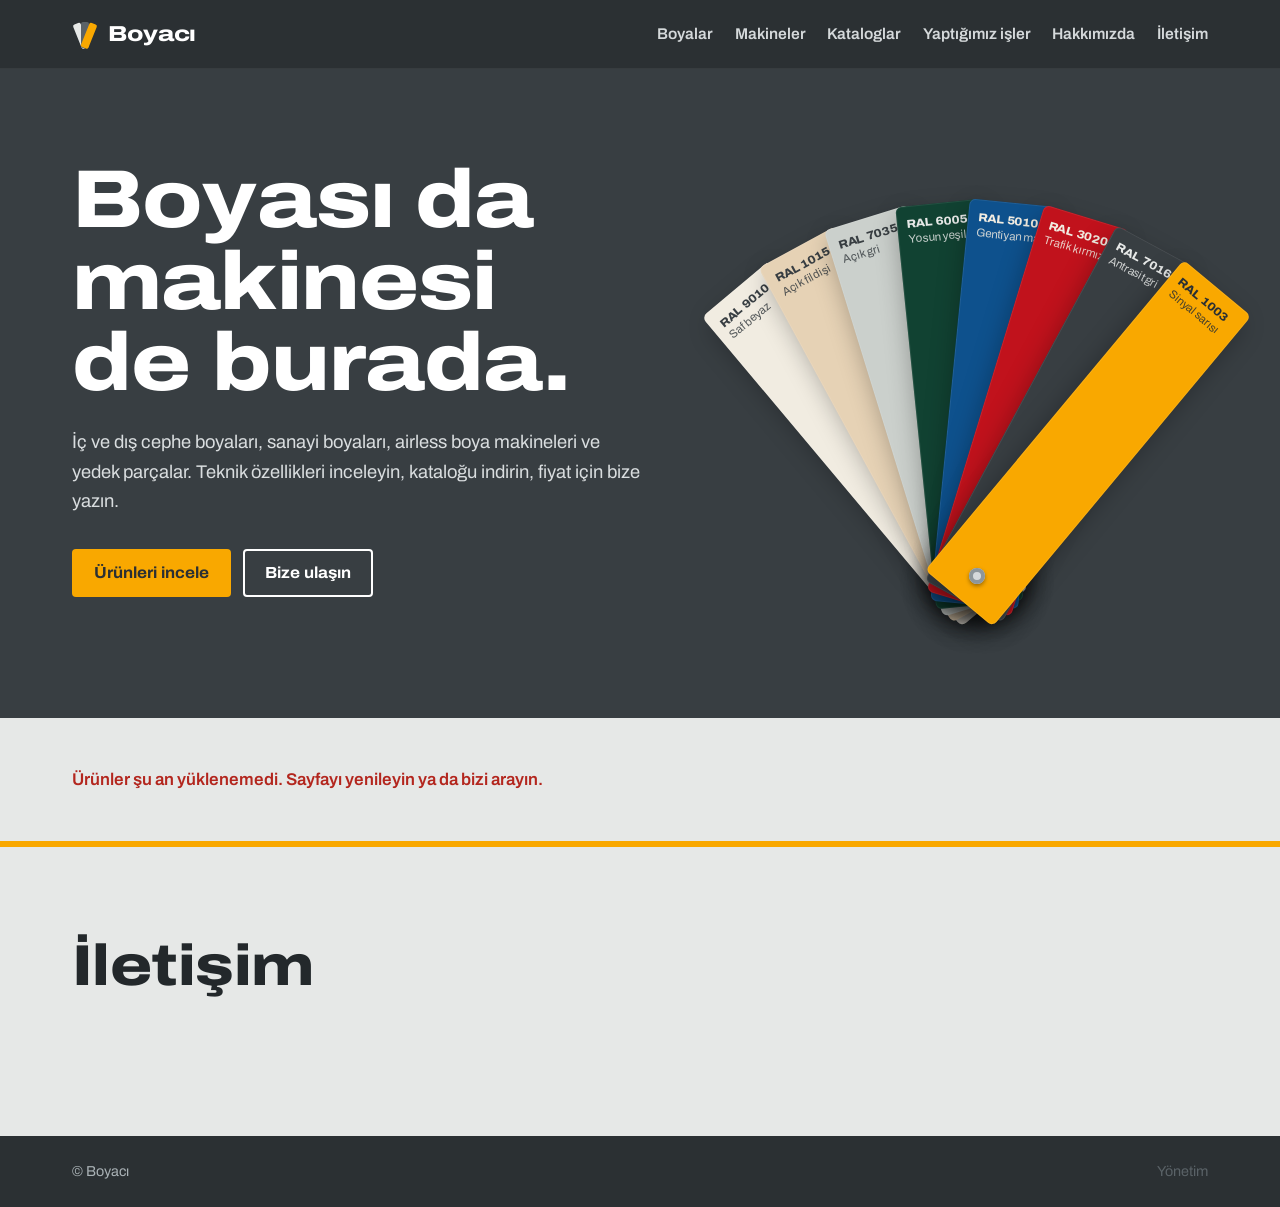
==== index.html @ cbe0a504 "Boyacı sitesi: frontend ilk sürüm Co-Authored-By: Claude Opus 5 (1M context) <noreply@anthropic.com>" ====
<!doctype html>
<html lang="tr">
<head>
  <meta charset="utf-8">
  <meta name="viewport" content="width=device-width, initial-scale=1">
  <title>Boyacı | Boya ve boya makineleri</title>
  <meta name="description" content="İç ve dış cephe boyaları, sanayi boyaları, airless boya makineleri, kataloglar ve yaptığımız işler.">
  <meta name="theme-color" content="#2B3033">
  <link rel="icon" href="assets/img/favicon.svg" type="image/svg+xml">
  <link rel="preconnect" href="https://fonts.googleapis.com">
  <link rel="preconnect" href="https://fonts.gstatic.com" crossorigin>
  <link rel="stylesheet" href="https://fonts.googleapis.com/css2?family=Archivo:wdth,wght@62..125,300..900&display=swap">
  <link rel="stylesheet" href="assets/css/base.css">
  <link rel="stylesheet" href="assets/css/site.css">
  <script type="module" src="assets/js/site.js"></script>
</head>
<body>
  <a class="atla" href="#icerik">İçeriğe geç</a>

  <header class="ust">
    <div class="kap ust-ic">
      <a class="marka" href="#" id="marka">
        <span class="marka-isaret" aria-hidden="true"><i></i><i></i><i></i></span>
        <span class="marka-ad" id="markaAd">Boyacı</span>
      </a>
      <nav class="menu" id="menu" aria-label="Ana menü">
        <a href="#boyalar" data-bolum="boyalar">Boyalar</a>
        <a href="#makineler" data-bolum="makineler">Makineler</a>
        <a href="#kataloglar" data-bolum="kataloglar">Kataloglar</a>
        <a href="#isler" data-bolum="isler">Yaptığımız işler</a>
        <a href="#hakkimizda" data-bolum="hakkimizda">Hakkımızda</a>
        <a href="#iletisim">İletişim</a>
      </nav>
      <a class="btn btn-sari ust-ara" id="ustAra" href="#iletisim" hidden></a>
      <button class="menu-dugme" id="menuDugme" type="button" aria-expanded="false" aria-controls="menu" aria-label="Menüyü aç"></button>
    </div>
  </header>

  <main id="icerik">
    <section class="kahraman">
      <div class="kap kahraman-ic">
        <div class="kahraman-metin">
          <h1 class="display kahraman-baslik" id="heroBaslik">Boyası da makinesi de burada.</h1>
          <p class="kahraman-yazi" id="heroYazi">İç ve dış cephe boyaları, sanayi boyaları, airless boya makineleri ve yedek parçalar. Teknik özellikleri inceleyin, kataloğu indirin, fiyat için bize yazın.</p>
          <div class="kahraman-eylem">
            <a class="btn btn-sari" href="#boyalar" id="heroUrunler">Ürünleri incele</a>
            <a class="btn btn-cizgi" href="#iletisim" id="heroYaz">Bize ulaşın</a>
          </div>
          <ul class="kahraman-bilgi" id="heroBilgi"></ul>
        </div>

        <div class="kartela" aria-hidden="true">
          <div class="serit" style="--renk:#F1ECE1;--yazi:#383E42;--i:0"><b>RAL 9010</b><span>Saf beyaz</span></div>
          <div class="serit" style="--renk:#E6D2B5;--yazi:#383E42;--i:1"><b>RAL 1015</b><span>Açık fildişi</span></div>
          <div class="serit" style="--renk:#CBD0CC;--yazi:#383E42;--i:2"><b>RAL 7035</b><span>Açık gri</span></div>
          <div class="serit" style="--renk:#114232;--yazi:#E6E8E7;--i:3"><b>RAL 6005</b><span>Yosun yeşili</span></div>
          <div class="serit" style="--renk:#0E518D;--yazi:#F1ECE1;--i:4"><b>RAL 5010</b><span>Gentiyan mavisi</span></div>
          <div class="serit" style="--renk:#C1121C;--yazi:#F1ECE1;--i:5"><b>RAL 3020</b><span>Trafik kırmızısı</span></div>
          <div class="serit" style="--renk:#383E42;--yazi:#E6E8E7;--i:6"><b>RAL 7016</b><span>Antrasit gri</span></div>
          <div class="serit" style="--renk:#F9A800;--yazi:#2B3033;--i:7"><b>RAL 1003</b><span>Sinyal sarısı</span></div>
          <span class="kartela-percin"></span>
        </div>
      </div>
    </section>

    <section class="hizmetler" id="hizmetler" hidden>
      <div class="kap"><ul class="hizmet-liste" id="hizmetListe"></ul></div>
    </section>

    <p class="yukleniyor kap" id="durum" role="status">Ürünler yükleniyor…</p>

    <section class="bolum" id="boyalar" hidden>
      <div class="kap">
        <div class="bolum-bas">
          <h2 class="display bolum-baslik">Boyalar</h2>
          <p class="bolum-aciklama">Ürüne tıklayın; ambalaj, sarfiyat ve kuruma gibi teknik özellikleri görün.</p>
        </div>
        <div class="filtre" id="boyaFiltre" role="group" aria-label="Boya kategorileri"></div>
        <div class="urun-izgara" id="boyaListe"></div>
      </div>
    </section>

    <section class="bolum bolum-beyaz" id="makineler" hidden>
      <div class="kap">
        <div class="bolum-bas">
          <h2 class="display bolum-baslik">Makineler</h2>
          <p class="bolum-aciklama">Boya makineleri, pompalar ve tabancalar. Teknik değerler ürün kartında.</p>
        </div>
        <div class="filtre" id="makineFiltre" role="group" aria-label="Makine kategorileri"></div>
        <div class="makine-liste" id="makineListe"></div>
      </div>
    </section>

    <section class="bolum" id="kataloglar" hidden>
      <div class="kap">
        <div class="bolum-bas">
          <h2 class="display bolum-baslik">Kataloglar</h2>
          <p class="bolum-aciklama">PDF kataloglarını açıp telefonunuza veya bilgisayarınıza indirebilirsiniz.</p>
        </div>
        <ul class="katalog-liste" id="katalogListe"></ul>
      </div>
    </section>

    <section class="bolum bolum-koyu" id="isler" hidden>
      <div class="kap">
        <div class="bolum-bas">
          <h2 class="display bolum-baslik">Yaptığımız işler</h2>
          <p class="bolum-aciklama">Uyguladığımız boya işlerinden fotoğraf ve videolar.</p>
        </div>
        <ul class="is-izgara" id="isListe"></ul>
      </div>
    </section>

    <section class="bolum bolum-beyaz" id="hakkimizda" hidden>
      <div class="kap hakkimizda-ic">
        <h2 class="display bolum-baslik">Hakkımızda</h2>
        <div>
          <div class="metin" id="hakkimizdaMetin"></div>
          <div class="markalar" id="markalar" hidden>
            <h3>Çalıştığımız markalar</h3>
            <ul id="markaListe"></ul>
          </div>
        </div>
      </div>
    </section>

    <section class="bolum iletisim" id="iletisim">
      <div class="kap iletisim-ic">
        <div>
          <h2 class="display bolum-baslik">İletişim</h2>
          <a class="iletisim-tel display" id="iletisimTel" hidden></a>
          <div class="iletisim-eylem" id="iletisimEylem"></div>
          <dl class="iletisim-liste" id="iletisimListe"></dl>
        </div>
        <div class="harita" id="harita" hidden></div>
      </div>
    </section>
  </main>

  <footer class="alt">
    <div class="kap alt-ic">
      <p id="altYazi">© Boyacı</p>
      <a href="admin.html" class="alt-yonetim">Yönetim</a>
    </div>
  </footer>

  <div class="eylem-cubugu" id="eylemCubugu" hidden></div>

  <dialog class="urun-dialog" id="urunDialog" aria-labelledby="urunDialogBaslik"></dialog>
  <dialog class="isik-kutusu" id="isikKutusu" aria-label="Yaptığımız işler"></dialog>

  <noscript><p class="kap">Ürünleri görmek için tarayıcınızda JavaScript açık olmalı.</p></noscript>
</body>
</html>
---- assets/css/base.css ----
/* Renkler: RAL 7016 antrasit gri + RAL 1003 sinyal sarısı. Site rengini değiştirmek için --sari'yi değiştir. */
:root {
  --antrasit: #383e42;
  --antrasit-koyu: #2b3033;
  --antrasit-acik: #4a5156;
  --sari: #f9a800;
  --sari-koyu: #dd9500;
  --beton: #e6e8e7;
  --beton-acik: #f2f3f2;
  --beyaz: #ffffff;
  --metin: #23282b;
  --soluk: #5a6267;
  --kenar: #cdd2d4;
  --soluk-koyu: #aab2b6;
  --kirmizi: #b3261e;
  --yesil: #1e7a46;

  --font: "Archivo", "Segoe UI", system-ui, -apple-system, "Helvetica Neue", Arial, sans-serif;
  --kap: 1200px;
  --r: 6px;
}

*,
*::before,
*::after {
  box-sizing: border-box;
}

html {
  -webkit-text-size-adjust: 100%;
  scroll-padding-top: 84px;
}

@media (prefers-reduced-motion: no-preference) {
  html {
    scroll-behavior: smooth;
  }
}

body {
  margin: 0;
  font-family: var(--font);
  font-size: 1.0625rem;
  line-height: 1.6;
  color: var(--metin);
  background: var(--beton);
  font-variant-numeric: tabular-nums;
}

img,
video,
iframe {
  display: block;
  max-width: 100%;
}

h1,
h2,
h3,
p,
ul,
dl,
dd {
  margin: 0;
}

ul {
  padding: 0;
  list-style: none;
}

a {
  color: inherit;
}

button,
input,
select,
textarea {
  font: inherit;
  color: inherit;
}

[hidden] {
  display: none !important;
}

:focus-visible {
  outline: 3px solid var(--antrasit-koyu);
  outline-offset: 2px;
}

.kap {
  width: 100%;
  max-width: var(--kap);
  margin-inline: auto;
  padding-inline: clamp(16px, 4vw, 32px);
}

.display {
  font-weight: 800;
  font-stretch: 118%;
  line-height: 1;
  letter-spacing: -0.01em;
  text-wrap: balance;
}

.ikon {
  width: 1.2em;
  height: 1.2em;
  flex: none;
}

.btn {
  display: inline-flex;
  align-items: center;
  justify-content: center;
  gap: 0.5em;
  min-height: 48px;
  padding: 0 1.25rem;
  border: 2px solid transparent;
  border-radius: 4px;
  font-weight: 700;
  font-stretch: 106%;
  font-size: 1rem;
  line-height: 1.1;
  text-decoration: none;
  cursor: pointer;
  white-space: nowrap;
  transition: background-color 0.15s, border-color 0.15s, color 0.15s;
}

.btn-sari {
  background: var(--sari);
  color: var(--antrasit-koyu);
}

.btn-sari:hover {
  background: var(--sari-koyu);
}

.btn-koyu {
  background: var(--antrasit);
  color: var(--beyaz);
}

.btn-koyu:hover {
  background: var(--antrasit-koyu);
}

.btn-cizgi {
  border-color: currentColor;
  background: transparent;
}

.btn-cizgi:hover {
  background: rgb(127 127 127 / 0.12);
}

.btn-kucuk {
  min-height: 38px;
  padding: 0 0.85rem;
  font-size: 0.9375rem;
}

.btn:disabled {
  opacity: 0.55;
  cursor: not-allowed;
}

.atla {
  position: absolute;
  left: 8px;
  top: -60px;
  z-index: 100;
  padding: 10px 14px;
  background: var(--sari);
  color: var(--antrasit-koyu);
  font-weight: 700;
}

.atla:focus {
  top: 8px;
}
---- assets/css/site.css ----
/* ---------- Üst bar ---------- */
.ust {
  position: sticky;
  top: 0;
  z-index: 40;
  background: var(--antrasit-koyu);
  color: var(--beton);
  border-bottom: 1px solid rgb(255 255 255 / 0.06);
}

.ust :focus-visible,
.kahraman :focus-visible,
.bolum-koyu :focus-visible,
.alt :focus-visible,
.isik-kutusu :focus-visible {
  outline-color: var(--sari);
}

.ust-ic {
  display: flex;
  align-items: center;
  gap: 1.5rem;
  min-height: 68px;
}

.marka {
  display: inline-flex;
  align-items: center;
  gap: 0.65rem;
  margin-right: auto;
  text-decoration: none;
  color: var(--beyaz);
}

.marka img {
  height: 42px;
  width: auto;
  max-width: 180px;
  object-fit: contain;
}

.marka-isaret {
  position: relative;
  width: 26px;
  height: 28px;
  flex: none;
}

.marka-isaret i {
  position: absolute;
  left: 9px;
  bottom: 0;
  width: 8px;
  height: 26px;
  border-radius: 2px;
  transform-origin: 50% 90%;
}

.marka-isaret i:nth-child(1) {
  background: var(--beton);
  transform: rotate(-22deg);
}

.marka-isaret i:nth-child(2) {
  background: var(--soluk);
}

.marka-isaret i:nth-child(3) {
  background: var(--sari);
  transform: rotate(22deg);
}

.marka-ad {
  font-weight: 800;
  font-stretch: 122%;
  font-size: 1.35rem;
  letter-spacing: -0.01em;
}

.menu {
  display: flex;
  gap: 1.35rem;
}

.menu a {
  position: relative;
  padding-block: 0.4rem;
  text-decoration: none;
  font-weight: 600;
  font-size: 0.975rem;
  color: #d5d9db;
}

.menu a::after {
  content: "";
  position: absolute;
  left: 0;
  right: 0;
  bottom: 0;
  height: 3px;
  background: var(--sari);
  transform: scaleX(0);
  transform-origin: left;
  transition: transform 0.2s;
}

.menu a:hover {
  color: var(--beyaz);
}

.menu a:hover::after,
.menu a.aktif::after {
  transform: scaleX(1);
}

.menu-dugme {
  display: none;
  width: 44px;
  height: 44px;
  padding: 0;
  border: 0;
  border-radius: 4px;
  background: transparent;
  color: var(--beyaz);
  cursor: pointer;
}

.menu-dugme .ikon {
  width: 26px;
  height: 26px;
  margin: auto;
}

@media (max-width: 980px) {
  .menu-dugme {
    display: grid;
  }

  .ust-ara {
    display: none;
  }

  .menu {
    position: absolute;
    top: 100%;
    left: 0;
    right: 0;
    flex-direction: column;
    gap: 0;
    padding: 0.5rem clamp(16px, 4vw, 32px) 1rem;
    background: var(--antrasit-koyu);
    border-bottom: 3px solid var(--sari);
    display: none;
  }

  .menu.acik {
    display: flex;
  }

  .menu a {
    padding-block: 0.8rem;
    border-bottom: 1px solid rgb(255 255 255 / 0.08);
    font-size: 1.05rem;
  }

  .menu a::after {
    display: none;
  }
}

/* ---------- Giriş (hero) ---------- */
.kahraman {
  background: var(--antrasit);
  color: var(--beyaz);
  overflow: hidden;
}

.kahraman-ic {
  display: grid;
  grid-template-columns: minmax(0, 1.15fr) minmax(0, 0.85fr);
  align-items: center;
  gap: clamp(1.5rem, 4vw, 4rem);
  padding-block: clamp(3rem, 7vw, 6rem);
}

.kahraman-baslik {
  font-size: clamp(2.6rem, 6.4vw, 5.4rem);
  max-width: 11ch;
}

.kahraman-yazi {
  max-width: 52ch;
  margin-top: 1.5rem;
  font-size: 1.15rem;
  color: #d9dddf;
}

.kahraman-eylem {
  display: flex;
  flex-wrap: wrap;
  gap: 0.75rem;
  margin-top: 2rem;
}

.kahraman-bilgi {
  display: flex;
  flex-wrap: wrap;
  gap: 0.5rem 1.75rem;
  margin-top: 2rem;
  color: #c3c9cc;
  font-size: 0.975rem;
}

.kahraman-bilgi li {
  display: inline-flex;
  align-items: center;
  gap: 0.5rem;
}

.kahraman-bilgi a {
  text-decoration: none;
}

.kahraman-bilgi a:hover {
  color: var(--beyaz);
  text-decoration: underline;
}

.kahraman-bilgi .ikon {
  color: var(--sari);
}

/* Renk kartelası */
.kartela {
  position: relative;
  width: min(100%, 440px);
  aspect-ratio: 1 / 1.02;
  margin-inline: auto;
}

.serit {
  --aci: calc(-40deg + var(--i) * 11.4deg);
  position: absolute;
  left: 40%;
  bottom: 3%;
  width: 20%;
  height: 90%;
  display: flex;
  flex-direction: column;
  gap: 1px;
  padding: 12px 10px;
  border-radius: 6px;
  background: var(--renk);
  color: var(--yazi);
  box-shadow: inset 0 0 0 1px rgb(255 255 255 / 0.08), 0 10px 24px rgb(0 0 0 / 0.28);
  transform-origin: 50% 93%;
  transform: rotate(var(--aci));
  font-size: clamp(0.56rem, 1.25vw, 0.72rem);
  line-height: 1.2;
  transition: transform 0.35s cubic-bezier(0.2, 0.8, 0.2, 1);
}

.serit b {
  font-weight: 800;
  font-stretch: 110%;
  white-space: nowrap;
}

.serit span {
  white-space: nowrap;
  opacity: 0.85;
}

.kartela-percin {
  position: absolute;
  left: 50%;
  bottom: calc(3% + 90% * 0.07);
  width: 16px;
  height: 16px;
  margin: 0 0 -8px -8px;
  border-radius: 50%;
  background: #d5d9db;
  box-shadow: inset 0 0 0 4px #8d969b, 0 2px 4px rgb(0 0 0 / 0.4);
}

@media (hover: hover) {
  .serit:hover {
    transform: rotate(var(--aci)) translateY(-5%);
  }
}

@media (prefers-reduced-motion: no-preference) {
  .serit {
    animation: yelpaze 0.9s cubic-bezier(0.2, 0.8, 0.2, 1) backwards;
    animation-delay: calc(0.15s + var(--i) * 45ms);
  }
}

@keyframes yelpaze {
  from {
    transform: rotate(0deg);
  }
}

@media (max-width: 820px) {
  .kahraman-ic {
    grid-template-columns: 1fr;
  }

  .kartela {
    width: min(78%, 320px);
    margin-top: 0.5rem;
  }
}

/* ---------- Hizmetler ---------- */
.hizmetler {
  background: var(--antrasit-koyu);
  color: var(--beton);
}

.hizmet-liste {
  display: grid;
  grid-template-columns: repeat(auto-fit, minmax(220px, 1fr));
}

.hizmet-liste li {
  padding: 1.6rem 1.5rem 1.7rem;
  border-left: 1px solid rgb(255 255 255 / 0.1);
}

.hizmet-liste li:first-child {
  border-left-color: var(--sari);
  border-left-width: 3px;
}

.hizmet-liste h3 {
  font-size: 1.08rem;
  font-weight: 700;
  font-stretch: 108%;
  color: var(--beyaz);
}

.hizmet-liste p {
  margin-top: 0.3rem;
  font-size: 0.95rem;
  color: var(--soluk-koyu);
}

@media (max-width: 560px) {
  .hizmet-liste li {
    padding: 1.1rem 1rem;
    border-left: 3px solid rgb(255 255 255 / 0.12);
    border-bottom: 1px solid rgb(255 255 255 / 0.06);
  }
}

/* ---------- Bölümler ---------- */
.yukleniyor {
  padding-block: 3rem;
  color: var(--soluk);
}

.yukleniyor.hata {
  color: var(--kirmizi);
  font-weight: 600;
}

.bolum {
  padding-block: clamp(3.5rem, 7vw, 6rem);
}

.bolum-beyaz {
  background: var(--beyaz);
}

.bolum-koyu {
  background: var(--antrasit);
  color: var(--beton);
}

.bolum-bas {
  display: flex;
  flex-wrap: wrap;
  align-items: flex-end;
  justify-content: space-between;
  gap: 0.75rem 2rem;
  margin-bottom: 1.75rem;
}

.bolum-baslik {
  font-size: clamp(2.2rem, 4.6vw, 3.6rem);
}

.bolum-aciklama {
  max-width: 46ch;
  color: var(--soluk);
}

.bolum-koyu .bolum-aciklama {
  color: var(--soluk-koyu);
}

.bolum-koyu .bolum-baslik {
  color: var(--beyaz);
}

/* Kategori filtresi */
.filtre {
  display: flex;
  flex-wrap: wrap;
  gap: 0.5rem;
  margin-bottom: 1.75rem;
}

.filtre button {
  min-height: 40px;
  padding: 0 1rem;
  border: 1px solid var(--kenar);
  border-radius: 999px;
  background: transparent;
  font-weight: 600;
  font-size: 0.95rem;
  cursor: pointer;
}

.filtre button:hover {
  border-color: var(--antrasit);
}

.filtre button[aria-pressed="true"] {
  background: var(--antrasit);
  border-color: var(--antrasit);
  color: var(--beyaz);
}

/* Boya kartları */
.urun-izgara {
  display: grid;
  grid-template-columns: repeat(auto-fill, minmax(230px, 1fr));
  gap: 1.25rem;
}

.urun {
  display: flex;
  flex-direction: column;
  background: var(--beyaz);
  border: 1px solid var(--kenar);
  border-radius: var(--r);
  overflow: hidden;
}

.urun-gorsel {
  display: grid;
  place-items: center;
  aspect-ratio: 1 / 1;
  padding: 0.75rem;
  background: var(--beton-acik);
  border: 0;
  border-bottom: 1px solid var(--kenar);
  cursor: pointer;
}

.urun-gorsel img {
  width: 100%;
  height: 100%;
  object-fit: contain;
}

.urun-gorsel svg {
  width: 72%;
  height: 72%;
}

.urun-govde {
  display: flex;
  flex-direction: column;
  flex: 1;
  padding: 1rem 1rem 1.1rem;
}

.urun-ad {
  font-size: 1.15rem;
  font-weight: 700;
  font-stretch: 106%;
  line-height: 1.25;
}

.urun-alt {
  margin-top: 0.2rem;
  font-size: 0.9rem;
  color: var(--soluk);
}

.urun-ozet {
  margin-top: 0.6rem;
  font-size: 0.95rem;
}

.mini-ozellik {
  display: grid;
  grid-template-columns: auto 1fr;
  gap: 0.2rem 0.75rem;
  margin: 0.9rem 0 1rem;
  font-size: 0.9rem;
}

.mini-ozellik dt {
  color: var(--soluk);
}

.mini-ozellik dd {
  font-weight: 600;
  text-align: right;
}

.urun-detay {
  margin-top: auto;
  align-self: flex-start;
}

/* Makine satırları */
.makine-liste {
  display: grid;
  gap: 1.25rem;
}

.makine {
  display: grid;
  grid-template-columns: 220px minmax(0, 1fr) minmax(0, 1fr);
  gap: 1.5rem;
  padding: 1.25rem;
  border: 1px solid var(--kenar);
  border-radius: var(--r);
  background: var(--beton-acik);
}

.makine .urun-gorsel {
  border: 1px solid var(--kenar);
  border-radius: 4px;
  background: var(--beyaz);
}

.makine-bilgi {
  display: flex;
  flex-direction: column;
  align-items: flex-start;
  gap: 0.35rem;
}

.makine-bilgi .urun-ad {
  font-size: 1.45rem;
}

.makine-bilgi .btn {
  margin-top: auto;
}

@media (max-width: 900px) {
  .makine {
    grid-template-columns: 160px minmax(0, 1fr);
  }

  .makine .ozellikler {
    grid-column: 1 / -1;
  }
}

@media (max-width: 520px) {
  .makine {
    grid-template-columns: 1fr;
  }

  .makine .urun-gorsel {
    aspect-ratio: 4 / 3;
  }
}

/* Özellik tablosu */
.ozellikler {
  display: grid;
  grid-template-columns: minmax(0, 0.9fr) minmax(0, 1.1fr);
  align-content: start;
  font-size: 0.95rem;
}

.ozellikler dt,
.ozellikler dd {
  padding: 0.5rem 0;
  border-bottom: 1px solid var(--kenar);
}

.ozellikler dt {
  padding-right: 1rem;
  color: var(--soluk);
}

.ozellikler dd {
  font-weight: 600;
}

/* Kataloglar */
.katalog-liste {
  display: grid;
  gap: 0.75rem;
}

.katalog {
  display: grid;
  grid-template-columns: 64px minmax(0, 1fr) auto;
  align-items: center;
  gap: 1.1rem;
  padding: 0.9rem 1rem;
  background: var(--beyaz);
  border: 1px solid var(--kenar);
  border-radius: var(--r);
}

.katalog-kapak {
  display: grid;
  place-items: center;
  width: 64px;
  height: 82px;
  border-radius: 3px;
  background: var(--antrasit);
  color: var(--sari);
  overflow: hidden;
  font-weight: 800;
  font-size: 0.8rem;
}

.katalog-kapak img {
  width: 100%;
  height: 100%;
  object-fit: cover;
}

.katalog-ad {
  font-weight: 700;
  font-size: 1.08rem;
  line-height: 1.3;
}

.katalog-alt {
  margin-top: 0.15rem;
  font-size: 0.9rem;
  color: var(--soluk);
}

.katalog-eylem {
  display: flex;
  gap: 0.5rem;
}

@media (max-width: 600px) {
  .katalog {
    grid-template-columns: 52px minmax(0, 1fr);
  }

  .katalog-kapak {
    width: 52px;
    height: 68px;
  }

  .katalog-eylem {
    grid-column: 1 / -1;
  }

  .katalog-eylem .btn {
    flex: 1;
  }
}

/* Yaptığımız işler */
.is-izgara {
  display: grid;
  grid-template-columns: repeat(auto-fill, minmax(250px, 1fr));
  grid-auto-flow: dense;
  gap: 1rem;
}

.is button {
  position: relative;
  display: block;
  width: 100%;
  aspect-ratio: 4 / 3;
  padding: 0;
  border: 0;
  border-radius: 4px;
  overflow: hidden;
  background: var(--antrasit-koyu);
  cursor: zoom-in;
}

.is img,
.is video {
  width: 100%;
  height: 100%;
  object-fit: cover;
}

.is-oynat {
  position: absolute;
  inset: 0;
  display: grid;
  place-items: center;
  pointer-events: none;
}

.is-oynat span {
  display: grid;
  place-items: center;
  width: 58px;
  height: 58px;
  border-radius: 50%;
  background: var(--sari);
  color: var(--antrasit-koyu);
  box-shadow: 0 4px 16px rgb(0 0 0 / 0.35);
}

.is-oynat .ikon {
  width: 26px;
  height: 26px;
  margin-left: 3px;
}

.is-bos {
  display: grid;
  place-items: center;
  height: 100%;
  gap: 0.25rem;
  color: var(--soluk-koyu);
  font-weight: 600;
}

.is-bos .ikon {
  width: 36px;
  height: 36px;
}

.is-baslik {
  margin-top: 0.5rem;
  font-size: 0.95rem;
  color: #d5d9db;
}

@media (min-width: 900px) {
  .is:first-child {
    grid-column: span 2;
    grid-row: span 2;
  }

  .is:first-child button {
    aspect-ratio: auto;
    height: calc(100% - 2rem);
    min-height: 100%;
  }

  .is:first-child:not(:has(.is-baslik)) button {
    height: 100%;
  }
}

/* Hakkımızda */
.hakkimizda-ic {
  display: grid;
  grid-template-columns: minmax(0, 0.8fr) minmax(0, 1.2fr);
  gap: 1.5rem clamp(2rem, 6vw, 5rem);
}

.metin p + p {
  margin-top: 1rem;
}

.metin {
  max-width: 64ch;
  font-size: 1.1rem;
}

.markalar {
  margin-top: 2.25rem;
}

.markalar h3 {
  font-size: 1rem;
  font-weight: 700;
  color: var(--soluk);
}

.markalar ul {
  display: flex;
  flex-wrap: wrap;
  gap: 0.5rem;
  margin-top: 0.75rem;
}

.markalar li {
  padding: 0.45rem 0.9rem;
  border: 1px solid var(--kenar);
  border-radius: 4px;
  font-weight: 700;
  font-stretch: 110%;
}

@media (max-width: 760px) {
  .hakkimizda-ic {
    grid-template-columns: 1fr;
  }
}

/* İletişim */
.iletisim {
  background: var(--beton);
  border-top: 6px solid var(--sari);
}

.iletisim-ic {
  display: grid;
  grid-template-columns: minmax(0, 1fr) minmax(0, 1fr);
  gap: 2.5rem clamp(2rem, 5vw, 4rem);
  align-items: start;
}

.iletisim-tel {
  display: inline-block;
  margin-top: 1.5rem;
  font-size: clamp(2rem, 4.4vw, 3.1rem);
  text-decoration: none;
  white-space: nowrap;
}

.iletisim-tel:hover {
  text-decoration: underline;
  text-decoration-color: var(--sari);
  text-decoration-thickness: 4px;
  text-underline-offset: 6px;
}

.iletisim-eylem {
  display: flex;
  flex-wrap: wrap;
  gap: 0.75rem;
  margin-top: 1.25rem;
}

.iletisim-liste {
  display: grid;
  gap: 1rem;
  margin-top: 2rem;
}

.iletisim-liste div {
  display: grid;
  grid-template-columns: 28px minmax(0, 1fr);
  gap: 0.1rem 0.75rem;
}

.iletisim-liste dt {
  grid-row: span 2;
  padding-top: 0.15rem;
  color: var(--antrasit);
}

.iletisim-liste dt span {
  position: absolute;
  width: 1px;
  height: 1px;
  overflow: hidden;
  clip-path: inset(50%);
}

.iletisim-liste dd {
  overflow-wrap: anywhere;
}

.iletisim-liste dd a {
  text-underline-offset: 3px;
}

.iletisim-liste .etiket {
  font-size: 0.85rem;
  color: var(--soluk);
}

.harita {
  overflow: hidden;
  border: 1px solid var(--kenar);
  border-radius: var(--r);
  background: var(--beton-acik);
}

.harita iframe {
  width: 100%;
  aspect-ratio: 4 / 3.4;
  border: 0;
}

@media (max-width: 820px) {
  .iletisim-ic {
    grid-template-columns: 1fr;
  }
}

/* Alt bilgi */
.alt {
  background: var(--antrasit-koyu);
  color: var(--soluk-koyu);
  font-size: 0.9rem;
}

.alt-ic {
  display: flex;
  flex-wrap: wrap;
  justify-content: space-between;
  gap: 0.5rem 1.5rem;
  padding-block: 1.5rem;
}

.alt-yonetim {
  color: var(--soluk);
  text-decoration: none;
}

.alt-yonetim:hover {
  color: var(--beton);
}

/* Telefonda alttaki Ara / WhatsApp çubuğu */
.eylem-cubugu {
  position: fixed;
  left: 0;
  right: 0;
  bottom: 0;
  z-index: 45;
  display: none;
  gap: 1px;
  background: var(--antrasit-koyu);
  padding-bottom: env(safe-area-inset-bottom);
  box-shadow: 0 -4px 16px rgb(0 0 0 / 0.2);
}

.eylem-cubugu a {
  flex: 1;
  display: inline-flex;
  align-items: center;
  justify-content: center;
  gap: 0.5rem;
  min-height: 56px;
  font-weight: 700;
  text-decoration: none;
}

.eylem-cubugu .ara {
  background: var(--sari);
  color: var(--antrasit-koyu);
}

.eylem-cubugu .wa {
  background: var(--antrasit);
  color: var(--beyaz);
}

@media (max-width: 760px) {
  .eylem-cubugu:not([hidden]) {
    display: flex;
  }

  body:has(.eylem-cubugu:not([hidden])) .alt {
    padding-bottom: calc(56px + env(safe-area-inset-bottom));
  }
}

/* ---------- Ürün detay penceresi ---------- */
dialog {
  padding: 0;
  border: 0;
}

dialog::backdrop {
  background: rgb(30 34 36 / 0.72);
}

.urun-dialog {
  width: min(960px, calc(100vw - 32px));
  max-height: calc(100dvh - 32px);
  border-radius: 8px;
  background: var(--beyaz);
  color: var(--metin);
}

.dialog-kapat {
  position: sticky;
  top: 0;
  z-index: 2;
  display: flex;
  justify-content: flex-end;
  height: 0;
}

.dialog-kapat button {
  display: grid;
  place-items: center;
  width: 44px;
  height: 44px;
  margin: 10px 10px 0 0;
  border: 0;
  border-radius: 50%;
  background: var(--antrasit);
  color: var(--beyaz);
  cursor: pointer;
}

.detay {
  display: grid;
  grid-template-columns: minmax(0, 1fr) minmax(0, 1fr);
}

.detay-gorseller {
  padding: 1.25rem;
  background: var(--beton-acik);
}

.detay-ana {
  display: grid;
  place-items: center;
  aspect-ratio: 1 / 1;
  background: var(--beyaz);
  border: 1px solid var(--kenar);
  border-radius: 4px;
  overflow: hidden;
}

.detay-ana img {
  width: 100%;
  height: 100%;
  object-fit: contain;
}

.detay-ana svg {
  width: 65%;
  height: 65%;
}

.detay-kucukler {
  display: flex;
  flex-wrap: wrap;
  gap: 0.5rem;
  margin-top: 0.75rem;
}

.detay-kucukler button {
  width: 64px;
  height: 64px;
  padding: 2px;
  border: 2px solid var(--kenar);
  border-radius: 4px;
  background: var(--beyaz);
  cursor: pointer;
}

.detay-kucukler button[aria-current="true"] {
  border-color: var(--antrasit);
}

.detay-kucukler img {
  width: 100%;
  height: 100%;
  object-fit: contain;
}

.detay-bilgi {
  padding: 2rem 1.75rem 1.75rem;
}

.detay-bilgi h2 {
  font-size: clamp(1.7rem, 3vw, 2.3rem);
  padding-right: 2.5rem;
}

.detay-bilgi .urun-alt {
  margin-top: 0.5rem;
  font-size: 0.975rem;
}

.detay-aciklama {
  margin-top: 1rem;
  white-space: pre-line;
}

.detay-bilgi .ozellikler {
  margin-top: 1.5rem;
  border-top: 1px solid var(--kenar);
}

.detay-eylem {
  display: flex;
  flex-wrap: wrap;
  gap: 0.6rem;
  margin-top: 1.5rem;
}

@media (max-width: 760px) {
  .urun-dialog {
    width: 100vw;
    max-width: 100vw;
    height: 100dvh;
    max-height: 100dvh;
    margin: 0;
    border-radius: 0;
  }

  .detay {
    grid-template-columns: 1fr;
  }

  .detay-ana {
    aspect-ratio: 4 / 3;
  }

  .detay-bilgi {
    padding: 1.5rem 1rem 2rem;
  }
}

/* ---------- Işık kutusu (foto / video) ---------- */
.isik-kutusu {
  width: 100vw;
  max-width: 100vw;
  height: 100dvh;
  max-height: 100dvh;
  margin: 0;
  background: rgb(22 25 27 / 0.97);
  color: var(--beton);
}

.isik-kutusu::backdrop {
  background: rgb(22 25 27 / 0.9);
}

.isik-ic {
  display: grid;
  grid-template-rows: auto minmax(0, 1fr) auto;
  height: 100%;
}

.isik-ust {
  display: flex;
  justify-content: space-between;
  align-items: center;
  gap: 1rem;
  padding: 0.75rem clamp(16px, 3vw, 24px);
}

.isik-sayac {
  color: var(--soluk-koyu);
  font-size: 0.95rem;
}

.isik-dugme {
  display: grid;
  place-items: center;
  width: 48px;
  height: 48px;
  border: 0;
  border-radius: 50%;
  background: rgb(255 255 255 / 0.1);
  color: var(--beyaz);
  cursor: pointer;
}

.isik-dugme:hover {
  background: rgb(255 255 255 / 0.2);
}

.isik-orta {
  position: relative;
  display: grid;
  grid-template-columns: auto minmax(0, 1fr) auto;
  align-items: center;
  gap: 0.5rem;
  padding-inline: clamp(8px, 2vw, 24px);
  min-height: 0;
}

.isik-medya {
  display: grid;
  place-items: center;
  height: 100%;
  min-height: 0;
}

.isik-medya img,
.isik-medya video {
  max-width: 100%;
  max-height: 100%;
  object-fit: contain;
}

.isik-medya iframe {
  width: min(100%, 960px);
  aspect-ratio: 16 / 9;
  max-height: 100%;
  border: 0;
  background: #000;
}

.isik-medya iframe.dikey {
  width: min(100%, 420px);
  aspect-ratio: 9 / 16;
  height: auto;
}

.isik-alt {
  padding: 0.75rem clamp(16px, 3vw, 24px) calc(1rem + env(safe-area-inset-bottom));
  text-align: center;
}

.isik-alt h3 {
  font-size: 1.05rem;
  font-weight: 700;
  color: var(--beyaz);
}

.isik-alt p {
  max-width: 70ch;
  margin: 0.25rem auto 0;
  color: var(--soluk-koyu);
  font-size: 0.95rem;
}

@media (max-width: 600px) {
  .isik-orta {
    grid-template-columns: minmax(0, 1fr);
  }

  .isik-orta .isik-dugme {
    position: absolute;
    top: 50%;
    z-index: 2;
    transform: translateY(-50%);
  }

  .isik-orta .onceki {
    left: 8px;
  }

  .isik-orta .sonraki {
    right: 8px;
  }
}

/* Telefonda daha sıkı düzen */
@media (max-width: 820px) {
  .serit b,
  .serit span {
    display: none;
  }
}

@media (max-width: 560px) {
  .urun-izgara {
    grid-template-columns: repeat(2, minmax(0, 1fr));
    gap: 0.75rem;
  }

  .urun-govde {
    padding: 0.75rem;
  }

  .urun-ad {
    font-size: 1rem;
  }

  .urun-alt {
    font-size: 0.82rem;
  }

  .urun .urun-ozet,
  .urun .mini-ozellik {
    display: none;
  }

  .urun-detay {
    margin-top: 0.75rem;
    align-self: stretch;
    padding-inline: 0.5rem;
  }
}
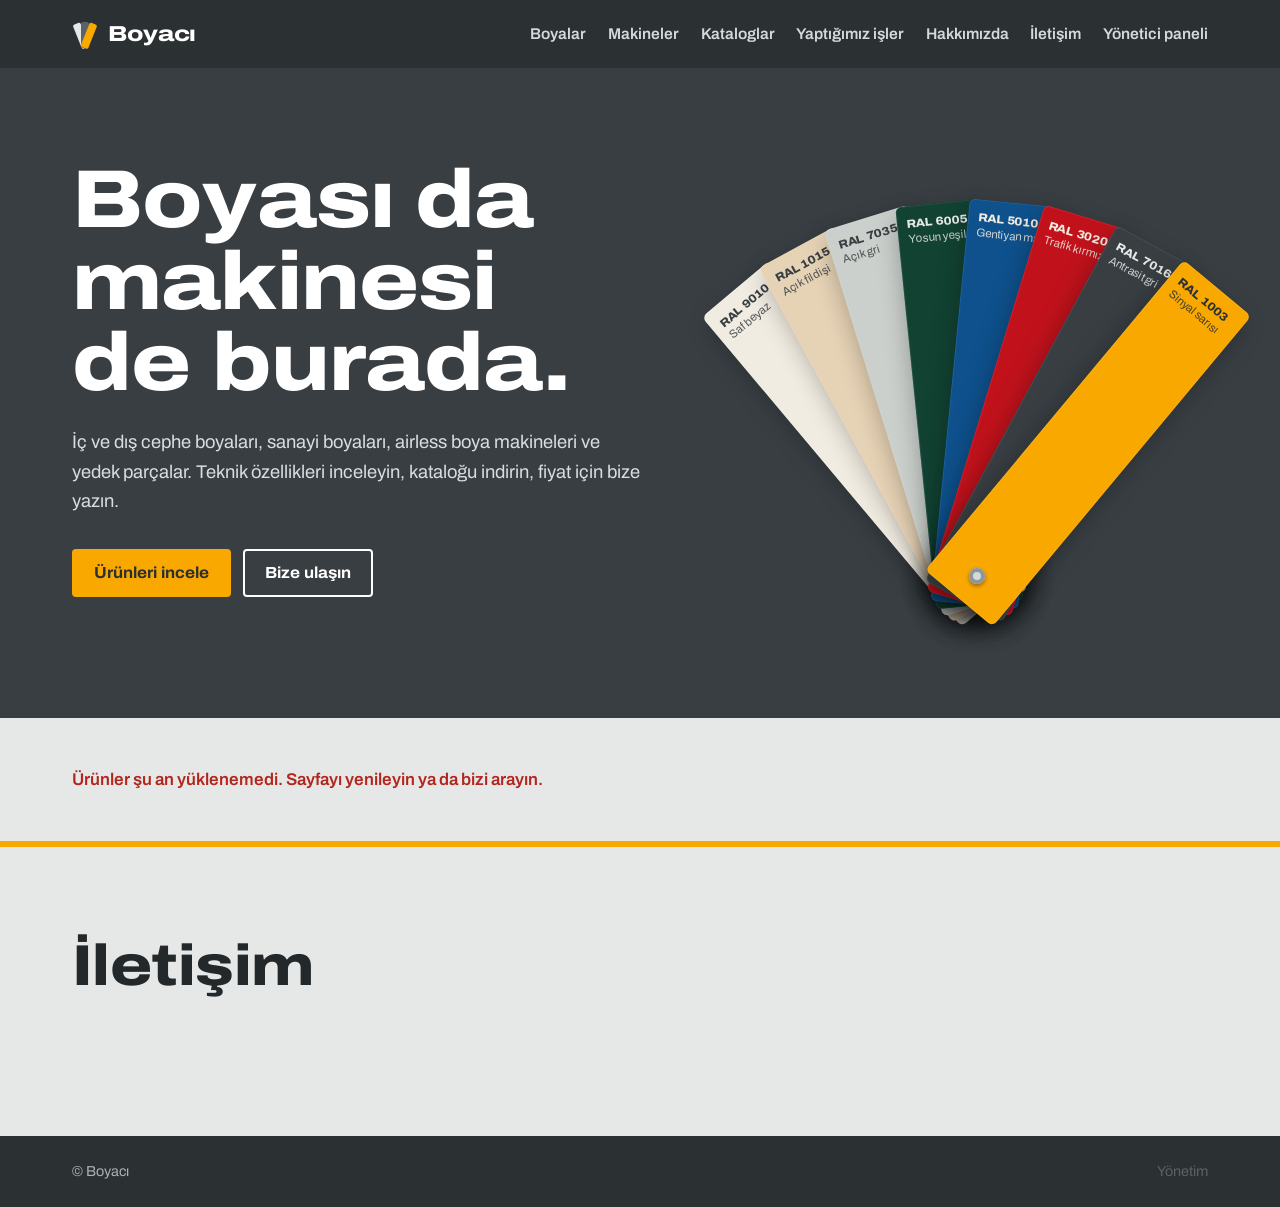
==== commit fb7960fb: "Menüye yönetici paneli bağlantısı eklendi Co-Authored-By: Claude Opus 5 (1M context) <noreply@anthro" ====
--- a/index.html
+++ b/index.html
@@ -30,6 +30,7 @@
         <a href="#isler" data-bolum="isler">Yaptığımız işler</a>
         <a href="#hakkimizda" data-bolum="hakkimizda">Hakkımızda</a>
         <a href="#iletisim">İletişim</a>
+        <a href="admin.html">Yönetici paneli</a>
       </nav>
       <a class="btn btn-sari ust-ara" id="ustAra" href="#iletisim" hidden></a>
       <button class="menu-dugme" id="menuDugme" type="button" aria-expanded="false" aria-controls="menu" aria-label="Menüyü aç"></button>
